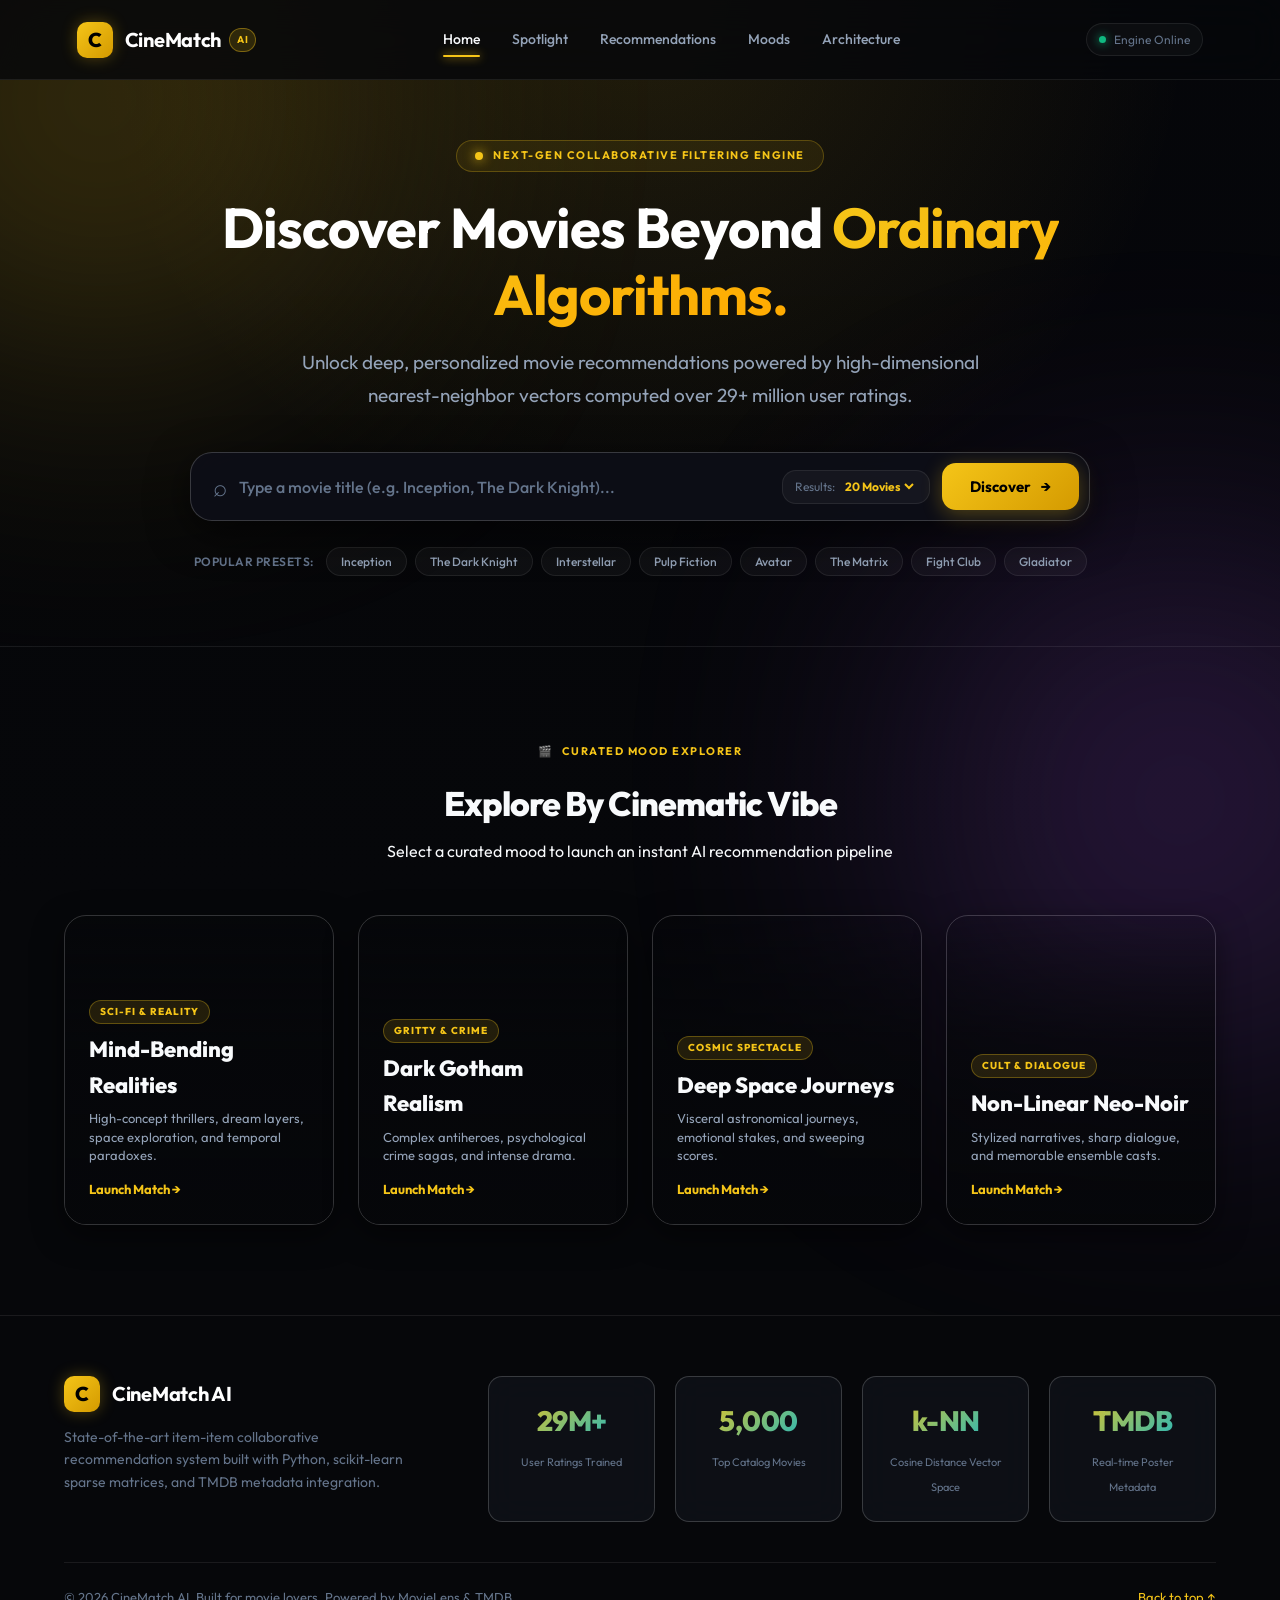
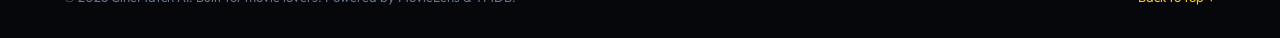
==== frontend/index.html @ 04a6e591 "Fix ReferenceError crash on card click to restore movie details popup modal (v250.0)" ====
<!DOCTYPE html>
<html lang="en">

<head>
    <meta charset="UTF-8">
    <meta name="viewport" content="width=device-width, initial-scale=1.0">
    <title>CineMatch AI — Next-Gen Movie Discovery Engine</title>

    <link rel="stylesheet" href="style.css?v=20.0">



















    <!-- Google Fonts -->
    <link rel="preconnect" href="https://fonts.googleapis.com">
    <link rel="preconnect" href="https://fonts.gstatic.com" crossorigin>
    <link href="https://fonts.googleapis.com/css2?family=Outfit:wght@300;400;500;600;700;800&family=Syne:wght@700;800&display=swap" rel="stylesheet">
</head>

<body>

    <!-- ======================================
         DYNAMIC BACKDROP & AMBIENT GLOW
    ======================================= -->
    <div id="backdrop" class="backdrop"></div>
    <div id="ambientOverlay" class="backdrop-overlay"></div>
    <div class="ambient-glow glow-top-left"></div>
    <div class="ambient-glow glow-bottom-right"></div>


    <!-- ======================================
         NAVIGATION BAR
    ======================================= -->
    <header class="navbar">
        <div class="logo" onclick="scrollToSection('home', event)">
            <div class="logo-icon">
                <span>C</span>
            </div>
            <div class="logo-text">
                <span class="brand-name">CineMatch</span>
                <span class="ai-badge">AI</span>
            </div>
        </div>

        <nav class="nav-links">
            <a href="javascript:void(0)" onclick="scrollToSection('home', event)" class="active">Home</a>
            <a href="javascript:void(0)" onclick="scrollToSection('spotlight', event)">Spotlight</a>
            <a href="javascript:void(0)" onclick="scrollToSection('recommendations', event)">Recommendations</a>
            <a href="javascript:void(0)" onclick="scrollToSection('moods', event)">Moods</a>
            <a href="javascript:void(0)" onclick="openArchitectureModal(event)">Architecture</a>
        </nav>

        <div class="nav-actions">
            <div class="status-indicator">
                <span class="status-dot"></span>
                <span class="status-text">Engine Online</span>
            </div>
        </div>
    </header>


    <!-- ======================================
         MAIN CONTENT AREA
    ======================================= -->
    <main id="home">

        <!-- HERO CONSOLE SECTION -->
        <section class="hero">
            <div class="hero-content">

                <div class="eyebrow">
                    <span class="pulse"></span>
                    <span class="eyebrow-text">NEXT-GEN COLLABORATIVE FILTERING ENGINE</span>
                </div>

                <h1 class="hero-title">
                    Discover Movies Beyond <span class="gradient-text">Ordinary Algorithms.</span>
                </h1>

                <p class="hero-description">
                    Unlock deep, personalized movie recommendations powered by high-dimensional nearest-neighbor vectors computed over 29+ million user ratings.
                </p>




                <!-- SEARCH CONSOLE -->
                <div class="search-console" id="searchContainer">
                    <div class="search-input-wrapper">
                        <span class="search-icon">⌕</span>
                        <input type="text" id="movieSearch" placeholder="Type a movie title (e.g. Inception, The Dark Knight)..." autocomplete="off" spellcheck="false">
                        <button id="clearSearchBtn" class="clear-btn hidden" onclick="clearSearch()" title="Clear text">×</button>
                    </div>

                    <div class="search-controls-right">
                        <div class="limit-selector" title="Number of recommendations">
                            <label for="limitSelect">Results:</label>
                            <select id="limitSelect" onchange="updateLimit(this.value)">
                                <option value="20" selected>20 Movies</option>
                                <option value="30">30 Movies</option>
                                <option value="40">40 Movies</option>
                            </select>
                        </div>

                        <button id="searchButton" onclick="searchMovie()">
                            <span>Discover</span>
                            <span class="arrow">→</span>
                        </button>
                    </div>
                </div>

                <div id="autoCorrectBanner" class="autocorrect-banner hidden">
                    <span class="sparkle">✨</span>
                    <span id="autoCorrectText">Auto-corrected query: showing recommendations for <strong>Interstellar</strong></span>
                </div>

                <div id="searchError" class="search-error hidden"></div>



                <!-- QUICK DISCOVERY PRESETS -->
                <div class="quick-presets">
                    <span class="presets-label">Popular Presets:</span>
                    <div class="chips-wrapper">
                        <button class="preset-chip" onclick="quickSearch('Inception')">Inception</button>
                        <button class="preset-chip" onclick="quickSearch('The Dark Knight')">The Dark Knight</button>
                        <button class="preset-chip" onclick="quickSearch('Interstellar')">Interstellar</button>
                        <button class="preset-chip" onclick="quickSearch('Pulp Fiction')">Pulp Fiction</button>
                        <button class="preset-chip" onclick="quickSearch('Avatar')">Avatar</button>
                        <button class="preset-chip" onclick="quickSearch('The Matrix')">The Matrix</button>
                        <button class="preset-chip" onclick="quickSearch('Fight Club')">Fight Club</button>
                        <button class="preset-chip" onclick="quickSearch('Gladiator')">Gladiator</button>
                    </div>
                </div>

                <!-- RECENT IN-MEMORY SEARCH TRAY -->
                <div id="recentSearchSection" class="recent-search-section hidden">
                    <span class="recent-label">Session History:</span>
                    <div id="recentChips" class="recent-chips"></div>
                    <button class="clear-history-btn" onclick="clearSessionHistory()">Clear</button>
                </div>

            </div>
        </section>


        <!-- SELECTED MOVIE SPOTLIGHT SECTION -->
        <section id="selectedMovieSection" class="spotlight-section hidden">
            <div class="section-container">
                <div class="section-badge">
                    <span class="badge-icon">✦</span>
                    <span>SEARCH TARGET SPOTLIGHT</span>
                </div>

                <div id="selectedMovie" class="spotlight-card"></div>
            </div>
        </section>




        <!-- RECOMMENDATIONS HUB SECTION -->
        <section id="recommendations" class="recommendations-section hidden">
            <div class="section-container">

                <!-- RECOMMENDATION HEADER & CONTROLS TOOLBAR -->
                <div class="recommendation-header">
                    <div class="header-titles">
                        <div class="section-badge">
                            <span class="badge-icon">⚡</span>
                            <span>AI CURATED DISCOVERY HUB</span>
                        </div>
                        <h2>Recommended For You</h2>
                        <p class="header-subtitle">Matched via vector proximity in ratings space</p>
                    </div>

                    <div class="header-right-controls">
                        <div id="recommendationCount" class="results-count-pill">0 Matches</div>
                        <div class="view-switcher">
                            <button id="gridViewBtn" class="view-btn active" onclick="switchView('grid')" title="Grid View">
                                <svg width="18" height="18" viewBox="0 0 24 24" fill="none" stroke="currentColor" stroke-width="2"><rect x="3" y="3" width="7" height="7"></rect><rect x="14" y="3" width="7" height="7"></rect><rect x="14" y="14" width="7" height="7"></rect><rect x="3" y="14" width="7" height="7"></rect></svg>
                            </button>
                            <button id="listViewBtn" class="view-btn" onclick="switchView('list')" title="List View">
                                <svg width="18" height="18" viewBox="0 0 24 24" fill="none" stroke="currentColor" stroke-width="2"><line x1="8" y1="6" x2="21" y2="6"></line><line x1="8" y1="12" x2="21" y2="12"></line><line x1="8" y1="18" x2="21" y2="18"></line><line x1="3" y1="6" x2="3.01" y2="6"></line><line x1="3" y1="12" x2="3.01" y2="12"></line><line x1="3" y1="18" x2="3.01" y2="18"></line></svg>
                            </button>
                        </div>
                    </div>
                </div>


                <!-- MOVIE CARDS CONTAINER (GRID OR LIST) -->
                <div id="movieGrid" class="movie-grid grid-mode"></div>

                <!-- NO MATCHING RESULTS ALERT -->
                <div id="noResultsAlert" class="no-results-alert hidden">
                    <div class="alert-icon">🔍</div>
                    <h3>No Movies Match Your Active Filters</h3>
                    <p>Try resetting the genre or minimum rating filter to view more recommendations.</p>
                    <button class="reset-filters-btn" onclick="resetFilters()">Reset All Filters</button>
                </div>

            </div>
        </section>


        <!-- LOADING STATE -->
        <div id="loading" class="loading-overlay hidden">
            <div class="spinner-container">
                <div class="glow-spinner"></div>
                <div class="inner-spinner"></div>
            </div>
            <p class="loading-text">Vectorizing & Searching Nearest Neighbors...</p>
            <span class="loading-subtext">Fetching metadata from TMDB</span>
        </div>


        <!-- MOOD & GENRE EXPLORER SECTION -->
        <section id="moods" class="moods-section">
            <div class="section-container">
                <div class="section-header-center">
                    <div class="section-badge">
                        <span class="badge-icon">🎬</span>
                        <span>CURATED MOOD EXPLORER</span>
                    </div>
                    <h2>Explore By Cinematic Vibe</h2>
                    <p>Select a curated mood to launch an instant AI recommendation pipeline</p>
                </div>

                <div class="mood-cards-grid">
                    <div class="mood-card" onclick="quickSearch('Inception')">
                        <div class="mood-bg sci-fi"></div>
                        <div class="mood-content">
                            <span class="mood-tag">Sci-Fi & Reality</span>
                            <h3>Mind-Bending Realities</h3>
                            <p>High-concept thrillers, dream layers, space exploration, and temporal paradoxes.</p>
                            <span class="mood-action">Launch Match →</span>
                        </div>
                    </div>

                    <div class="mood-card" onclick="quickSearch('The Dark Knight')">
                        <div class="mood-bg dark-hero"></div>
                        <div class="mood-content">
                            <span class="mood-tag">Gritty & Crime</span>
                            <h3>Dark Gotham Realism</h3>
                            <p>Complex antiheroes, psychological crime sagas, and intense drama.</p>
                            <span class="mood-action">Launch Match →</span>
                        </div>
                    </div>

                    <div class="mood-card" onclick="quickSearch('Interstellar')">
                        <div class="mood-bg cosmic"></div>
                        <div class="mood-content">
                            <span class="mood-tag">Cosmic Spectacle</span>
                            <h3>Deep Space Journeys</h3>
                            <p>Visceral astronomical journeys, emotional stakes, and sweeping scores.</p>
                            <span class="mood-action">Launch Match →</span>
                        </div>
                    </div>

                    <div class="mood-card" onclick="quickSearch('Pulp Fiction')">
                        <div class="mood-bg cult"></div>
                        <div class="mood-content">
                            <span class="mood-tag">Cult & Dialogue</span>
                            <h3>Non-Linear Neo-Noir</h3>
                            <p>Stylized narratives, sharp dialogue, and memorable ensemble casts.</p>
                            <span class="mood-action">Launch Match →</span>
                        </div>
                    </div>
                </div>
            </div>
        </section>

    </main>


    <!-- ======================================
         LIVE STATS FOOTER
    ======================================= -->
    <footer class="site-footer">
        <div class="section-container">
            <div class="footer-grid">
                <div class="footer-brand">
                    <div class="logo">
                        <div class="logo-icon"><span>C</span></div>
                        <span class="brand-name">CineMatch AI</span>
                    </div>
                    <p class="footer-desc">
                        State-of-the-art item-item collaborative recommendation system built with Python, scikit-learn sparse matrices, and TMDB metadata integration.
                    </p>
                </div>

                <div class="footer-stats-list">
                    <div class="footer-stat">
                        <span class="stat-number">29M+</span>
                        <span class="stat-label">User Ratings Trained</span>
                    </div>
                    <div class="footer-stat">
                        <span class="stat-number">5,000</span>
                        <span class="stat-label">Top Catalog Movies</span>
                    </div>
                    <div class="footer-stat">
                        <span class="stat-number">k-NN</span>
                        <span class="stat-label">Cosine Distance Vector Space</span>
                    </div>
                    <div class="footer-stat">
                        <span class="stat-number">TMDB</span>
                        <span class="stat-label">Real-time Poster Metadata</span>
                    </div>
                </div>
            </div>

            <div class="footer-bottom">
                <p>© 2026 CineMatch AI. Built for movie lovers. Powered by MovieLens & TMDB.</p>
                <a href="javascript:void(0)" onclick="scrollToSection('home', event)" class="back-to-top">Back to top ↑</a>
            </div>
        </div>
    </footer>


    <!-- ======================================
         ENDLESS DISCOVERY MOVIE MODAL
    ======================================= -->
    <div id="movieModal" class="modal hidden">
        <div class="modal-backdrop" onclick="closeModal()"></div>
        <div class="modal-content">
            <button class="modal-close" onclick="closeModal()" title="Close Modal (Esc)">×</button>
            <div id="modalMovie" class="modal-movie-body"></div>
        </div>
    </div>


    <!-- ======================================
         ARCHITECTURE OVERVIEW MODAL
    ======================================= -->
    <div id="architectureModal" class="modal hidden">
        <div class="modal-backdrop" onclick="closeArchitectureModal()"></div>
        <div class="modal-content architecture-modal-content">
            <button class="modal-close" onclick="closeArchitectureModal()">×</button>

            <div class="arch-header">
                <span class="badge-icon">⚡</span>
                <h2>CineMatch AI Architecture</h2>
                <p>How our recommendation engine computes movie vectors</p>
            </div>

            <div class="arch-body">
                <div class="arch-step">
                    <div class="step-num">01</div>
                    <div class="step-details">
                        <h4>Data Preprocessing & Chunking</h4>
                        <p>Aggregates 29+ million ratings from MovieLens using chunked pandas processing to filter down to the top 5,000 most-rated movies.</p>
                    </div>
                </div>

                <div class="arch-step">
                    <div class="step-num">02</div>
                    <div class="step-details">
                        <h4>Sparse CSR User-Movie Matrix</h4>
                        <p>Constructs a high-dimensional SciPy Compressed Sparse Row (CSR) matrix mapping user ratings into movie feature vectors.</p>
                    </div>
                </div>

                <div class="arch-step">
                    <div class="step-num">03</div>
                    <div class="step-details">
                        <h4>Item-Item Cosine Nearest Neighbors</h4>
                        <p>Trains a scikit-learn <code>NearestNeighbors(metric="cosine", algorithm="brute")</code> model to calculate exact angular similarity between movie vectors.</p>
                    </div>
                </div>

                <div class="arch-step">
                    <div class="step-num">04</div>
                    <div class="step-details">
                        <h4>FastAPI Backend & TMDB API Enrichment</h4>
                        <p>Queries vector indices on-the-fly via FastAPI, resolving movie IDs to rich posters, backdrops, ratings, and genre tags via TMDB v3 API.</p>
                    </div>
                </div>
            </div>

            <div class="arch-footer">
                <button class="primary-btn" onclick="closeArchitectureModal()">Got It!</button>
            </div>
        </div>
    </div>


    <!-- ======================================
         JAVASCRIPT ENGINE
    ======================================= -->
    <script src="script.js?v=250.0"></script>




















</body>

</html>
---- frontend/style.css ----
/* ==========================================================================
   CINEMATCH AI — ULTRA-PREMIUM DESIGN SYSTEM (DARK MODE)
   ========================================================================== */

/* --------------------------------------------------------------------------
   01. DESIGN TOKENS & CSS VARIABLES
   -------------------------------------------------------------------------- */
:root {
    /* Color Palette */
    --bg-primary: #06070a;
    --bg-surface: #0e0f17;
    --bg-surface-light: #161824;
    --bg-glass: rgba(16, 18, 27, 0.72);
    --bg-glass-hover: rgba(26, 29, 43, 0.85);

    /* Text Colors */
    --text-primary: #f8fafc;
    --text-secondary: #94a3b8;
    --text-muted: #64748b;

    /* Accents & Glows */
    --accent-gold: #f5c518;
    --accent-gold-light: #ffdb57;
    --accent-gold-glow: rgba(245, 197, 24, 0.3);
    --accent-cyan: #06b6d4;
    --accent-cyan-glow: rgba(6, 182, 212, 0.3);
    --accent-purple: #a855f7;
    --accent-purple-glow: rgba(168, 85, 247, 0.3);

    /* Borders & Dividers */
    --border-glass: rgba(255, 255, 255, 0.08);
    --border-glass-bright: rgba(255, 255, 255, 0.18);
    --border-accent: rgba(245, 197, 24, 0.4);

    /* Shadows & Effects */
    --shadow-sm: 0 4px 20px rgba(0, 0, 0, 0.4);
    --shadow-lg: 0 25px 60px rgba(0, 0, 0, 0.7);
    --shadow-glow: 0 0 35px var(--accent-gold-glow);

    /* Transitions & Radii */
    --radius-sm: 8px;
    --radius-md: 14px;
    --radius-lg: 22px;
    --radius-full: 9999px;
    --transition-fast: 0.2s cubic-bezier(0.4, 0, 0.2, 1);
    --transition-normal: 0.35s cubic-bezier(0.4, 0, 0.2, 1);
}

/* --------------------------------------------------------------------------
   02. BASE RESETS & TYPOGRAPHY
   -------------------------------------------------------------------------- */
* {
    margin: 0;
    padding: 0;
    box-sizing: border-box;
}

html {
    scroll-behavior: smooth;
    color-scheme: dark;
}

body {
    background-color: var(--bg-primary);
    color: var(--text-primary);
    font-family: 'Outfit', -apple-system, BlinkMacSystemFont, sans-serif;
    font-weight: 400;
    line-height: 1.6;
    overflow-x: hidden;
    min-height: 100vh;
}

button, input, select {
    font-family: inherit;
    font-size: inherit;
    color: inherit;
}

/* Custom Scrollbar */
::-webkit-scrollbar {
    width: 8px;
}
::-webkit-scrollbar-track {
    background: var(--bg-primary);
}
::-webkit-scrollbar-thumb {
    background: rgba(255, 255, 255, 0.15);
    border-radius: 4px;
}
::-webkit-scrollbar-thumb:hover {
    background: var(--accent-gold);
}

/* --------------------------------------------------------------------------
   03. AMBIENT LIGHTING & DYNAMIC BACKDROP
   -------------------------------------------------------------------------- */
.backdrop {
    position: fixed;
    inset: 0;
    z-index: -3;
    background-size: cover;
    background-position: center top;
    opacity: 0;
    filter: blur(10px) brightness(0.6);
    transform: scale(1.05);
    transition: opacity 1.2s ease, background-image 1.2s ease;
}

.backdrop.active {
    opacity: 0.35;
}

.backdrop-overlay {
    position: fixed;
    inset: 0;
    z-index: -2;
    pointer-events: none;
    background: 
        radial-gradient(circle at 50% 0%, rgba(245, 197, 24, 0.12), transparent 50%),
        linear-gradient(180deg, rgba(6, 7, 10, 0.85) 0%, #06070a 100%);
}

.ambient-glow {
    position: fixed;
    width: 500px;
    height: 500px;
    border-radius: 50%;
    filter: blur(140px);
    pointer-events: none;
    z-index: -1;
    opacity: 0.25;
}

.glow-top-left {
    top: -150px;
    left: -150px;
    background: var(--accent-gold);
}

.glow-bottom-right {
    bottom: -150px;
    right: -150px;
    background: var(--accent-purple);
}

/* --------------------------------------------------------------------------
   04. NAVIGATION BAR
   -------------------------------------------------------------------------- */
.navbar {
    position: fixed;
    top: 0;
    left: 0;
    right: 0;
    height: 80px;
    z-index: 100;
    display: flex;
    align-items: center;
    justify-content: space-between;
    padding: 0 6vw;
    background: rgba(6, 7, 10, 0.8);
    backdrop-filter: blur(20px);
    border-bottom: 1px solid var(--border-glass);
}

.logo {
    display: flex;
    align-items: center;
    gap: 12px;
    cursor: pointer;
}

.logo-icon {
    width: 36px;
    height: 36px;
    border-radius: 10px;
    background: linear-gradient(135deg, var(--accent-gold), #d49a00);
    display: grid;
    place-items: center;
    color: #000;
    font-family: 'Outfit', sans-serif;
    font-weight: 800;
    font-size: 20px;
    box-shadow: 0 0 16px var(--accent-gold-glow);
}

.logo-text {
    display: flex;
    align-items: center;
    gap: 8px;
}

.brand-name {
    font-family: 'Outfit', sans-serif;
    font-weight: 700;
    font-size: 20px;
    letter-spacing: -0.3px;
    color: #ffffff;
}

.ai-badge {
    font-size: 10px;
    font-weight: 700;
    padding: 3px 7px;
    border-radius: var(--radius-full);
    background: rgba(245, 197, 24, 0.15);
    color: var(--accent-gold);
    border: 1px solid rgba(245, 197, 24, 0.4);
    letter-spacing: 0.5px;
}

.nav-links {
    display: flex;
    align-items: center;
    gap: 32px;
}

.nav-links a {
    color: var(--text-secondary);
    text-decoration: none;
    font-weight: 500;
    font-size: 14px;
    transition: var(--transition-fast);
    position: relative;
}

.nav-links a:hover,
.nav-links a.active {
    color: var(--text-primary);
}

.nav-back-link {
    background: rgba(168, 85, 247, 0.15);
    border: 1px solid rgba(168, 85, 247, 0.4);
    color: #a855f7 !important;
    padding: 6px 14px;
    border-radius: 9999px;
    font-weight: 600 !important;
    transition: all 0.2s ease !important;
}

.nav-back-link:hover {
    background: rgba(168, 85, 247, 0.3);
    color: #fff !important;
    box-shadow: 0 0 15px rgba(168, 85, 247, 0.4);
    transform: translateY(-1px);
}

.nav-links a.active::after {
    content: '';
    position: absolute;
    bottom: -6px;
    left: 0;
    right: 0;
    height: 2px;
    background: var(--accent-gold);
    border-radius: var(--radius-full);
    box-shadow: 0 0 10px var(--accent-gold);
}

.nav-actions {
    display: flex;
    align-items: center;
    gap: 18px;
}

.status-indicator {
    display: flex;
    align-items: center;
    gap: 8px;
    font-size: 12px;
    color: var(--text-muted);
    padding: 6px 12px;
    background: rgba(255, 255, 255, 0.03);
    border: 1px solid var(--border-glass);
    border-radius: var(--radius-full);
}

.status-dot {
    width: 7px;
    height: 7px;
    border-radius: 50%;
    background: #10b981;
    box-shadow: 0 0 10px #10b981;
}

.nav-search-box {
    display: flex;
    align-items: center;
    gap: 8px;
    padding: 7px 14px;
    background: var(--bg-surface-light);
    border: 1px solid var(--border-glass-bright);
    border-radius: var(--radius-md);
    transition: var(--transition-fast);
    width: 220px;
}

.nav-search-box:focus-within {
    border-color: var(--accent-gold);
    box-shadow: 0 0 20px var(--accent-gold-glow);
    width: 280px;
}

.nav-search-box input {
    background: transparent;
    border: none;
    outline: none;
    color: var(--text-primary);
    font-size: 13px;
    width: 100%;
}

.nav-search-box input::placeholder {
    color: var(--text-muted);
}

.shortcut-key {
    font-size: 11px;
    font-weight: 700;
    padding: 2px 6px;
    background: rgba(255, 255, 255, 0.1);
    border-radius: 4px;
    color: var(--text-secondary);
}

/* --------------------------------------------------------------------------
   05. HERO SECTION & CONSOLE
   -------------------------------------------------------------------------- */
.hero {
    min-height: auto;
    display: flex;
    align-items: center;
    justify-content: center;
    padding: 140px 6vw 70px;
    position: relative;
}

.hero-content {
    max-width: 900px;
    width: 100%;
    text-align: center;
    margin: 0 auto;
}

.eyebrow {
    display: inline-flex;
    align-items: center;
    gap: 10px;
    padding: 6px 18px;
    background: rgba(245, 197, 24, 0.08);
    border: 1px solid rgba(245, 197, 24, 0.25);
    border-radius: var(--radius-full);
    margin-bottom: 22px;
}

.pulse {
    width: 8px;
    height: 8px;
    border-radius: 50%;
    background: var(--accent-gold);
    box-shadow: 0 0 12px var(--accent-gold);
    animation: pulseGlow 2s infinite;
}

@keyframes pulseGlow {
    0%, 100% { transform: scale(1); opacity: 1; }
    50% { transform: scale(1.3); opacity: 0.6; }
}

.eyebrow-text {
    color: var(--accent-gold);
    font-size: 11px;
    font-weight: 700;
    letter-spacing: 1.5px;
}

.hero-title {
    font-family: 'Outfit', -apple-system, BlinkMacSystemFont, 'Segoe UI', Roboto, sans-serif;
    font-weight: 700;
    font-size: clamp(34px, 4.8vw, 56px);
    line-height: 1.2;
    letter-spacing: -1px;
    margin-bottom: 18px;
    color: #ffffff;
}

.gradient-text {
    background: linear-gradient(135deg, #f5c518 0%, #ffaa00 100%);
    -webkit-background-clip: text;
    -webkit-text-fill-color: transparent;
}

.hero-description {
    font-size: clamp(16px, 2vw, 19px);
    color: var(--text-secondary);
    max-width: 720px;
    margin: 0 auto 40px;
    line-height: 1.75;
}




/* Glass Search Console (Sticky Navigation) */
.search-console {
    position: sticky;
    top: 85px;
    z-index: 99;
    background: rgba(14, 15, 23, 0.92);
    backdrop-filter: blur(28px);
    border: 1px solid var(--border-glass-bright);
    border-radius: var(--radius-lg);
    padding: 10px 10px 10px 22px;
    display: flex;
    align-items: center;
    gap: 14px;
    box-shadow: 0 12px 40px rgba(0, 0, 0, 0.6);
    transition: var(--transition-normal);
}


.search-console:focus-within {
    border-color: var(--accent-gold);
    box-shadow: 0 0 40px var(--accent-gold-glow), var(--shadow-lg);
}

.search-input-wrapper {
    display: flex;
    align-items: center;
    gap: 12px;
    flex: 1;
    min-width: 0;
}

.search-icon {
    font-size: 24px;
    color: var(--text-muted);
}

.search-input-wrapper input {
    width: 100%;
    background: transparent;
    border: none;
    outline: none;
    font-size: 16px;
    font-weight: 500;
    color: var(--text-primary);
}

.search-input-wrapper input::placeholder {
    color: var(--text-muted);
}

.clear-btn {
    background: rgba(255, 255, 255, 0.1);
    border: none;
    border-radius: 50%;
    width: 24px;
    height: 24px;
    cursor: pointer;
    font-size: 16px;
    color: var(--text-secondary);
    display: grid;
    place-items: center;
}

.search-controls-right {
    display: flex;
    align-items: center;
    gap: 12px;
}

.limit-selector {
    display: flex;
    align-items: center;
    gap: 6px;
    font-size: 12px;
    color: var(--text-muted);
    background: rgba(255, 255, 255, 0.04);
    padding: 6px 12px;
    border-radius: var(--radius-md);
    border: 1px solid var(--border-glass);
}

.limit-selector select {
    background: transparent;
    border: none;
    outline: none;
    color: var(--accent-gold);
    font-weight: 700;
    cursor: pointer;
}

.limit-selector select option {
    background: var(--bg-surface);
    color: var(--text-primary);
}

#searchButton {
    background: linear-gradient(135deg, var(--accent-gold), #d49a00);
    color: #000;
    border: none;
    padding: 14px 28px;
    border-radius: var(--radius-md);
    font-weight: 700;
    font-size: 15px;
    cursor: pointer;
    display: flex;
    align-items: center;
    gap: 10px;
    transition: var(--transition-fast);
    box-shadow: 0 4px 20px var(--accent-gold-glow);
}

#searchButton:hover {
    transform: translateY(-2px);
    box-shadow: 0 8px 30px var(--accent-gold-glow);
}

.autocorrect-banner {
    margin-top: 16px;
    padding: 10px 20px;
    background: rgba(245, 197, 24, 0.1);
    border: 1px solid rgba(245, 197, 24, 0.35);
    border-radius: var(--radius-full);
    color: var(--accent-gold);
    font-size: 13px;
    font-weight: 500;
    display: inline-flex;
    align-items: center;
    gap: 8px;
    box-shadow: 0 4px 20px rgba(245, 197, 24, 0.15);
    animation: fadeIn 0.3s ease;
}

.search-error {
    margin-top: 20px;
    width: 100%;
}

.mistake-card {
    background: rgba(14, 15, 23, 0.75);
    backdrop-filter: blur(20px);
    border: 1px solid rgba(245, 197, 24, 0.25);
    border-radius: var(--radius-lg);
    padding: 24px 30px;
    display: flex;
    align-items: center;
    gap: 20px;
    text-align: left;
    box-shadow: 0 12px 40px rgba(0, 0, 0, 0.4);
    animation: fadeIn 0.3s ease;
}

.mistake-icon {
    font-size: 38px;
    line-height: 1;
    background: rgba(245, 197, 24, 0.12);
    padding: 14px;
    border-radius: 50%;
    border: 1px solid rgba(245, 197, 24, 0.3);
    flex-shrink: 0;
}

.mistake-content h3 {
    font-family: 'Syne', sans-serif;
    font-size: 18px;
    color: var(--text-primary);
    margin-bottom: 6px;
}

.mistake-content p {
    font-size: 13px;
    color: var(--text-secondary);
    line-height: 1.5;
    margin-bottom: 14px;
}

.mistake-suggestions {
    display: flex;
    gap: 8px;
    flex-wrap: wrap;
}


/* Quick Discovery Presets */
.quick-presets {
    margin-top: 26px;
    display: flex;
    align-items: center;
    justify-content: center;
    gap: 12px;
    flex-wrap: wrap;
}

.presets-label {
    font-size: 12px;
    font-weight: 600;
    color: var(--text-muted);
    text-transform: uppercase;
    letter-spacing: 0.5px;
}

.chips-wrapper {
    display: flex;
    gap: 8px;
    flex-wrap: wrap;
    justify-content: center;
}

.preset-chip {
    background: rgba(255, 255, 255, 0.04);
    border: 1px solid var(--border-glass);
    padding: 6px 14px;
    border-radius: var(--radius-full);
    font-size: 12px;
    font-weight: 500;
    color: var(--text-secondary);
    cursor: pointer;
    transition: var(--transition-fast);
}

.preset-chip:hover {
    background: rgba(245, 197, 24, 0.12);
    border-color: rgba(245, 197, 24, 0.4);
    color: var(--accent-gold);
    transform: translateY(-1px);
}

/* Recent Session History Tray */
.recent-search-section {
    margin-top: 18px;
    display: flex;
    align-items: center;
    justify-content: center;
    gap: 10px;
}

.recent-label {
    font-size: 11px;
    color: var(--text-muted);
}

.recent-chips {
    display: flex;
    gap: 6px;
}

.recent-chip {
    font-size: 11px;
    padding: 4px 10px;
    background: rgba(6, 182, 212, 0.1);
    border: 1px solid rgba(6, 182, 212, 0.3);
    color: var(--accent-cyan);
    border-radius: var(--radius-full);
    cursor: pointer;
}

.clear-history-btn {
    background: transparent;
    border: none;
    color: var(--text-muted);
    font-size: 11px;
    cursor: pointer;
    text-decoration: underline;
}

/* --------------------------------------------------------------------------
   06. SPOTLIGHT SECTION (SEARCH TARGET)
   -------------------------------------------------------------------------- */
.section-container {
    max-width: 1400px;
    width: 90vw;
    margin: 0 auto;
}

.spotlight-section {
    padding: 40px 0 80px;
}

.section-badge {
    display: inline-flex;
    align-items: center;
    gap: 8px;
    color: var(--accent-gold);
    font-size: 11px;
    font-weight: 700;
    letter-spacing: 1.5px;
    margin-bottom: 16px;
}

.spotlight-card {
    background: var(--bg-glass);
    backdrop-filter: blur(24px);
    border: 1px solid var(--border-glass-bright);
    border-radius: var(--radius-lg);
    padding: 36px;
    display: grid;
    grid-template-columns: 260px 1fr;
    gap: 40px;
    box-shadow: var(--shadow-lg);
}

.spotlight-poster-wrapper {
    position: relative;
    border-radius: var(--radius-md);
    overflow: hidden;
    box-shadow: 0 15px 40px rgba(0, 0, 0, 0.6);
}

.spotlight-poster {
    width: 100%;
    aspect-ratio: 2 / 3;
    object-fit: cover;
    display: block;
}

.spotlight-details {
    display: flex;
    flex-direction: column;
    justify-content: center;
}

.spotlight-details h2 {
    font-family: 'Syne', sans-serif;
    font-size: clamp(28px, 3.5vw, 44px);
    line-height: 1.1;
    margin-bottom: 16px;
}

.movie-meta-bar {
    display: flex;
    align-items: center;
    gap: 14px;
    flex-wrap: wrap;
    margin-bottom: 20px;
}

.rating-badge {
    background: rgba(245, 197, 24, 0.15);
    border: 1px solid rgba(245, 197, 24, 0.4);
    color: var(--accent-gold);
    font-weight: 700;
    font-size: 13px;
    padding: 4px 10px;
    border-radius: var(--radius-md);
}

.year-badge, .tmdb-badge {
    color: var(--text-secondary);
    font-size: 13px;
    font-weight: 500;
}

.genre-tags-list {
    display: flex;
    gap: 8px;
    flex-wrap: wrap;
}

.genre-pill {
    padding: 4px 12px;
    background: rgba(255, 255, 255, 0.05);
    border: 1px solid var(--border-glass);
    border-radius: var(--radius-full);
    font-size: 12px;
    color: var(--text-secondary);
}

.synopsis {
    color: var(--text-secondary);
    font-size: 15px;
    line-height: 1.8;
    margin-bottom: 28px;
    max-width: 800px;
}

.spotlight-actions {
    display: flex;
    gap: 14px;
}

.primary-action-btn {
    background: linear-gradient(135deg, var(--accent-gold), #d49a00);
    color: #000;
    font-weight: 700;
    border: none;
    padding: 12px 24px;
    border-radius: var(--radius-md);
    cursor: pointer;
    transition: var(--transition-fast);
}

.secondary-action-btn {
    background: rgba(255, 255, 255, 0.06);
    border: 1px solid var(--border-glass);
    color: var(--text-primary);
    font-weight: 600;
    padding: 12px 24px;
    border-radius: var(--radius-md);
    cursor: pointer;
    text-decoration: none;
    transition: var(--transition-fast);
}

.secondary-action-btn:hover {
    background: rgba(255, 255, 255, 0.12);
}



/* --------------------------------------------------------------------------
   07. RECOMMENDATION HUB & TOOLBAR
   -------------------------------------------------------------------------- */
.recommendations-section {
    padding: 40px 0 100px;
}

.recommendation-header {
    display: flex;
    justify-content: space-between;
    align-items: flex-end;
    margin-bottom: 24px;
}

.header-titles h2 {
    font-family: 'Syne', sans-serif;
    font-size: 34px;
}

.header-subtitle {
    color: var(--text-muted);
    font-size: 14px;
    margin-top: 4px;
}

.header-right-controls {
    display: flex;
    align-items: center;
    gap: 12px;
}

.results-count-pill {
    padding: 6px 16px;
    background: var(--bg-surface-light);
    border: 1px solid var(--border-glass);
    border-radius: var(--radius-full);
    font-size: 13px;
    font-weight: 600;
    color: var(--accent-gold);
}

/* View Switcher Toggle */
.view-switcher {
    display: flex;
    align-items: center;
    background: var(--bg-surface-light);
    border: 1px solid var(--border-glass);
    border-radius: var(--radius-full);
    padding: 3px;
}

.view-btn {
    background: transparent;
    border: none;
    padding: 6px 12px;
    border-radius: var(--radius-full);
    color: var(--text-muted);
    cursor: pointer;
    display: flex;
    align-items: center;
    justify-content: center;
    transition: var(--transition-fast);
}

.view-btn.active, .view-btn:hover {
    background: var(--accent-gold);
    color: #000;
}
    transition: var(--transition-fast);
}

.view-btn.active {
    background: var(--bg-glass-hover);
    color: var(--accent-gold);
}

/* --------------------------------------------------------------------------
   08. MOVIE CARDS (GRID VS LIST VIEW)
   -------------------------------------------------------------------------- */
/* Grid Mode */
.movie-grid.grid-mode {
    display: grid;
    grid-template-columns: repeat(auto-fill, minmax(230px, 1fr));
    gap: 24px;
}

.movie-card {
    background: var(--bg-surface);
    border: 1px solid var(--border-glass);
    border-radius: var(--radius-md);
    overflow: hidden;
    position: relative;
    cursor: pointer;
    transition: transform 0.35s ease, box-shadow 0.35s ease, border-color 0.35s ease;
}

.movie-card:hover {
    transform: translateY(-8px);
    border-color: rgba(245, 197, 24, 0.4);
    box-shadow: 0 20px 40px rgba(0, 0, 0, 0.6), 0 0 20px var(--accent-gold-glow);
}

.card-poster-wrapper {
    position: relative;
    width: 100%;
    aspect-ratio: 2 / 3;
    overflow: hidden;
}

.card-poster {
    width: 100%;
    height: 100%;
    object-fit: cover;
    transition: transform 0.5s ease;
}

.movie-card:hover .card-poster {
    transform: scale(1.06);
}

.card-gradient-overlay {
    position: absolute;
    inset: 0;
    background: linear-gradient(180deg, transparent 40%, rgba(6, 7, 10, 0.95) 100%);
}

.match-pill {
    position: absolute;
    top: 12px;
    right: 12px;
    z-index: 5;
    padding: 5px 10px;
    border-radius: var(--radius-sm);
    font-size: 11px;
    font-weight: 800;
    backdrop-filter: blur(12px);
    box-shadow: 0 4px 15px rgba(0, 0, 0, 0.5);
}

.match-high {
    background: rgba(245, 197, 24, 0.85);
    color: #000;
}

.match-mid {
    background: rgba(168, 85, 247, 0.85);
    color: #fff;
}

.card-info {
    position: absolute;
    bottom: 0;
    left: 0;
    right: 0;
    padding: 18px;
    z-index: 5;
}

.card-info h3 {
    font-size: 16px;
    font-weight: 700;
    line-height: 1.3;
    margin-bottom: 6px;
    white-space: nowrap;
    overflow: hidden;
    text-overflow: ellipsis;
}

.card-meta {
    display: flex;
    align-items: center;
    gap: 10px;
    font-size: 12px;
    color: var(--text-secondary);
}

.star-rating {
    color: var(--accent-gold);
    font-weight: 700;
}

/* List Mode */
.movie-grid.list-mode {
    display: flex;
    flex-direction: column;
    gap: 16px;
}

.movie-grid.list-mode .movie-card {
    display: grid;
    grid-template-columns: 140px 1fr;
    height: 200px;
}

.movie-grid.list-mode .card-poster-wrapper {
    aspect-ratio: auto;
    height: 100%;
}

.movie-grid.list-mode .card-gradient-overlay {
    display: none;
}

.movie-grid.list-mode .card-info {
    position: static;
    padding: 20px 24px;
    display: flex;
    flex-direction: column;
    justify-content: center;
}

.movie-grid.list-mode .card-info h3 {
    font-size: 20px;
    white-space: normal;
    margin-bottom: 8px;
}

.list-overview {
    font-size: 13px;
    color: var(--text-secondary);
    line-clamp: 2;
    -webkit-line-clamp: 2;
    display: -webkit-box;
    -webkit-box-orient: vertical;
    overflow: hidden;
    margin-top: 10px;
}

/* Alert No Results */
.no-results-alert {
    text-align: center;
    padding: 60px 20px;
    background: var(--bg-surface);
    border: 1px solid var(--border-glass);
    border-radius: var(--radius-lg);
}

.alert-icon {
    font-size: 40px;
    margin-bottom: 12px;
}

.reset-filters-btn {
    margin-top: 16px;
    background: var(--accent-gold);
    color: #000;
    font-weight: 700;
    border: none;
    padding: 10px 20px;
    border-radius: var(--radius-md);
    cursor: pointer;
}

/* --------------------------------------------------------------------------
   09. LOADING & OVERLAY STATES
   -------------------------------------------------------------------------- */
.loading-overlay {
    position: fixed;
    inset: 0;
    z-index: 200;
    background: rgba(6, 7, 10, 0.85);
    backdrop-filter: blur(16px);
    display: flex;
    flex-direction: column;
    align-items: center;
    justify-content: center;
    gap: 16px;
}

.spinner-container {
    position: relative;
    width: 60px;
    height: 60px;
}

.glow-spinner {
    width: 100%;
    height: 100%;
    border: 3px solid transparent;
    border-top-color: var(--accent-gold);
    border-radius: 50%;
    animation: spin 0.9s linear infinite;
    box-shadow: 0 0 20px var(--accent-gold-glow);
}

.inner-spinner {
    position: absolute;
    inset: 8px;
    border: 3px solid transparent;
    border-top-color: var(--accent-purple);
    border-radius: 50%;
    animation: spin 0.6s linear reverse infinite;
}

@keyframes spin {
    to { transform: rotate(360deg); }
}

.loading-text {
    font-size: 18px;
    font-weight: 700;
    color: var(--text-primary);
}

.loading-subtext {
    font-size: 13px;
    color: var(--text-muted);
}

/* --------------------------------------------------------------------------
   10. MOOD EXPLORER SECTION
   -------------------------------------------------------------------------- */
.moods-section {
    padding: 90px 0;
    border-top: 1px solid var(--border-glass);
}

.section-header-center {
    text-align: center;
    max-width: 600px;
    margin: 0 auto 50px;
}

.section-header-center h2 {
    font-family: 'Outfit', sans-serif;
    font-size: 34px;
    font-weight: 800;
    letter-spacing: -1px;
    margin-bottom: 8px;
}

.mood-cards-grid {
    display: grid;
    grid-template-columns: repeat(auto-fit, minmax(260px, 1fr));
    gap: 24px;
}

.mood-card {
    position: relative;
    height: 310px;
    border-radius: var(--radius-lg);
    overflow: hidden;
    border: 1px solid var(--border-glass-bright);
    cursor: pointer;
    box-shadow: 0 10px 30px rgba(0, 0, 0, 0.5);
    transition: transform 0.35s cubic-bezier(0.16, 1, 0.3, 1), border-color 0.35s ease, box-shadow 0.35s ease;
}

.mood-card:hover {
    transform: translateY(-8px) scale(1.02);
    border-color: rgba(245, 197, 24, 0.5);
    box-shadow: 0 20px 40px rgba(0, 0, 0, 0.7), 0 0 30px rgba(245, 197, 24, 0.25);
}

.mood-bg {
    position: absolute;
    inset: 0;
    background-size: cover;
    background-position: center;
    opacity: 0.6;
    transition: transform 0.5s cubic-bezier(0.16, 1, 0.3, 1), opacity 0.5s ease;
}

.mood-card:hover .mood-bg {
    transform: scale(1.1);
    opacity: 0.85;
}

.sci-fi { background-image: url('https://image.tmdb.org/t/p/w780/edv5CZvWj09upOsy2Y6IwDhK8bt.jpg'); }
.dark-hero { background-image: url('https://image.tmdb.org/t/p/w780/qJ2tW6WMUDux911r6m7haRef0WH.jpg'); }
.cosmic { background-image: url('https://image.tmdb.org/t/p/w780/gEU2QniE6E77NI6lCU6MxlNBvIx.jpg'); }
.cult { background-image: url('https://image.tmdb.org/t/p/w780/d5iIlFn5s0ImszYzBPb8JPIfbXD.jpg'); }

.mood-content {
    position: absolute;
    inset: 0;
    padding: 24px;
    display: flex;
    flex-direction: column;
    justify-content: flex-end;
    background: linear-gradient(180deg, rgba(6,7,10,0.1) 0%, rgba(6,7,10,0.7) 40%, rgba(6,7,10,0.95) 100%);
}

.mood-tag {
    font-size: 10px;
    font-weight: 800;
    color: var(--accent-gold);
    text-transform: uppercase;
    letter-spacing: 1px;
    margin-bottom: 8px;
    display: inline-block;
    padding: 3px 10px;
    background: rgba(245, 197, 24, 0.12);
    border: 1px solid rgba(245, 197, 24, 0.3);
    border-radius: 9999px;
    align-self: flex-start;
}

.mood-content h3 {
    font-family: 'Outfit', sans-serif;
    font-size: 22px;
    font-weight: 800;
    margin-bottom: 6px;
}

.mood-content p {
    font-size: 13px;
    color: var(--text-secondary);
    margin-bottom: 14px;
    line-height: 1.45;
}

.mood-action {
    font-size: 13px;
    font-weight: 700;
    color: var(--accent-gold);
    display: inline-flex;
    align-items: center;
    gap: 4px;
    transition: transform 0.2s ease;
}

.mood-card:hover .mood-action {
    transform: translateX(4px);
    color: #ffffff;
}

/* --------------------------------------------------------------------------
   11. ENDLESS DISCOVERY MODAL & ARCHITECTURE MODAL
   -------------------------------------------------------------------------- */
.modal {
    position: fixed;
    inset: 0;
    z-index: 1000;
    display: grid;
    place-items: center;
    padding: 24px;
}

.modal-backdrop {
    position: absolute;
    inset: 0;
    background: rgba(0, 0, 0, 0.85);
    backdrop-filter: blur(16px);
}

.modal-content {
    position: relative;
    z-index: 2;
    width: min(920px, 95vw);
    max-height: 90vh;
    overflow-y: auto;
    background: var(--bg-surface);
    border: 1px solid var(--border-glass-bright);
    border-radius: var(--radius-lg);
    box-shadow: var(--shadow-lg);
}

.modal-close {
    position: absolute;
    top: 20px;
    right: 20px;
    z-index: 10;
    width: 38px;
    height: 38px;
    border-radius: 50%;
    background: rgba(0, 0, 0, 0.6);
    border: 1px solid var(--border-glass);
    color: #fff;
    font-size: 22px;
    cursor: pointer;
    display: grid;
    place-items: center;
}

.modal-movie-body {
    display: grid;
    grid-template-columns: 280px 1fr;
    gap: 36px;
    padding: 40px;
}

.modal-poster {
    width: 100%;
    border-radius: var(--radius-md);
    box-shadow: var(--shadow-lg);
}

.modal-info h2 {
    font-family: 'Syne', sans-serif;
    font-size: 34px;
    margin-bottom: 12px;
}

.modal-info p {
    color: var(--text-secondary);
    font-size: 15px;
    line-height: 1.8;
    margin: 20px 0 28px;
}

.chain-discover-btn {
    background: linear-gradient(135deg, var(--accent-gold), #d49a00);
    color: #000;
    font-weight: 700;
    border: none;
    padding: 14px 28px;
    border-radius: var(--radius-md);
    cursor: pointer;
    font-size: 15px;
    box-shadow: 0 4px 25px var(--accent-gold-glow);
}

/* Architecture Modal Specifics */
.architecture-modal-content {
    padding: 40px;
}

.arch-header {
    text-align: center;
    margin-bottom: 30px;
}

.arch-header h2 {
    font-family: 'Syne', sans-serif;
    font-size: 30px;
}

.arch-body {
    display: flex;
    flex-direction: column;
    gap: 20px;
}

.arch-step {
    display: flex;
    gap: 20px;
    padding: 18px;
    background: var(--bg-surface-light);
    border: 1px solid var(--border-glass);
    border-radius: var(--radius-md);
}

.step-num {
    font-size: 24px;
    font-weight: 800;
    color: var(--accent-gold);
    font-family: 'Syne', sans-serif;
}

.step-details h4 {
    font-size: 16px;
    margin-bottom: 4px;
}

.step-details p {
    font-size: 13px;
    color: var(--text-secondary);
}

.arch-footer {
    margin-top: 30px;
    text-align: center;
}

/* --------------------------------------------------------------------------
   12. SITE FOOTER
   -------------------------------------------------------------------------- */
.site-footer {
    border-top: 1px solid var(--border-glass);
    padding: 60px 0 30px;
    background: var(--bg-primary);
}

.footer-grid {
    display: grid;
    grid-template-columns: 1fr 2fr;
    gap: 60px;
    margin-bottom: 40px;
}

.footer-desc {
    color: var(--text-muted);
    font-size: 14px;
    margin-top: 14px;
    max-width: 360px;
}

.footer-stats-list {
    display: grid;
    grid-template-columns: repeat(4, 1fr);
    gap: 20px;
}

.footer-stat {
    padding: 22px 18px;
    background: rgba(18, 20, 29, 0.65);
    backdrop-filter: blur(16px);
    -webkit-backdrop-filter: blur(16px);
    border: 1px solid var(--border-glass-bright);
    border-radius: var(--radius-md);
    text-align: center;
    transition: all 0.3s ease;
}

.footer-stat:hover {
    border-color: rgba(245, 197, 24, 0.4);
    transform: translateY(-4px);
    box-shadow: 0 10px 30px rgba(0, 0, 0, 0.5), 0 0 20px rgba(245, 197, 24, 0.15);
}

.stat-number {
    display: block;
    font-family: 'Outfit', -apple-system, BlinkMacSystemFont, sans-serif;
    font-size: 28px;
    font-weight: 800;
    background: linear-gradient(135deg, #f5c518 0%, #06b6d4 100%);
    -webkit-background-clip: text;
    -webkit-text-fill-color: transparent;
    letter-spacing: -0.5px;
    margin-bottom: 4px;
}

.stat-label {
    font-size: 11px;
    color: var(--text-muted);
}

.footer-bottom {
    display: flex;
    justify-content: space-between;
    align-items: center;
    border-top: 1px solid var(--border-glass);
    padding-top: 24px;
    font-size: 13px;
    color: var(--text-muted);
}

.back-to-top {
    color: var(--accent-gold);
    text-decoration: none;
}

/* 40-Movie Category Discovery Tabs & Pills */
.category-tabs-bar {
    display: flex;
    flex-wrap: wrap;
    gap: 10px;
    margin-bottom: 24px;
    padding: 10px;
    background: rgba(18, 24, 38, 0.75);
    border: 1px solid rgba(245, 197, 24, 0.25);
    border-radius: 16px;
    backdrop-filter: blur(16px);
    justify-content: center;
    box-shadow: 0 8px 32px rgba(0, 0, 0, 0.3);
}

.category-tab {
    background: rgba(255, 255, 255, 0.05);
    border: 1px solid rgba(255, 255, 255, 0.12);
    color: var(--text-muted, #94a3b8);
    padding: 10px 18px;
    border-radius: 12px;
    font-size: 0.9rem;
    font-weight: 600;
    cursor: pointer;
    transition: all 0.3s cubic-bezier(0.4, 0, 0.2, 1);
    display: flex;
    align-items: center;
    gap: 8px;
}

.category-tab:hover {
    background: rgba(245, 197, 24, 0.18);
    border-color: rgba(245, 197, 24, 0.5);
    color: #ffffff;
    transform: translateY(-2px);
}

.category-tab.active {
    background: linear-gradient(135deg, rgba(245, 197, 24, 0.3) 0%, rgba(6, 182, 212, 0.3) 100%);
    border-color: var(--accent-gold, #f5c518);
    color: #ffffff;
    box-shadow: 0 4px 20px rgba(245, 197, 24, 0.3);
}

.category-pill {
    position: absolute;
    top: 12px;
    left: 12px;
    background: rgba(15, 23, 42, 0.88);
    border: 1px solid rgba(245, 197, 24, 0.35);
    color: var(--accent-gold, #f5c518);
    font-size: 11px;
    font-weight: 700;
    padding: 4px 10px;
    border-radius: 20px;
    backdrop-filter: blur(8px);
    z-index: 5;
    box-shadow: 0 4px 12px rgba(0, 0, 0, 0.4);
}

.search-filter-group input {
    background: rgba(15, 23, 42, 0.8);
    border: 1px solid rgba(255, 255, 255, 0.15);
    color: #ffffff;
    padding: 8px 14px;
    border-radius: var(--radius-md, 10px);
    font-size: 0.88rem;
    outline: none;
    transition: all 0.3s ease;
    width: 140px;
}

.search-filter-group input:focus {
    border-color: var(--accent-gold, #f5c518);
    box-shadow: 0 0 12px rgba(245, 197, 24, 0.25);
}

.toolbar-reset-btn {
    background: rgba(239, 68, 68, 0.12);
    border: 1px solid rgba(239, 68, 68, 0.35);
    color: #f87171;
    padding: 8px 14px;
    border-radius: var(--radius-md, 10px);
    font-size: 0.88rem;
    font-weight: 600;
    cursor: pointer;
    transition: all 0.25s ease;
}

.toolbar-reset-btn:hover {
    background: rgba(239, 68, 68, 0.25);
    border-color: #f87171;
    color: #ffffff;
    transform: translateY(-1px);
}

/* --------------------------------------------------------------------------
   13. UTILITIES & RESPONSIVE BREAKPOINTS
   -------------------------------------------------------------------------- */
.hidden {
    display: none !important;
}

@media (max-width: 1024px) {
    .spotlight-card {
        grid-template-columns: 200px 1fr;
    }
    .footer-grid {
        grid-template-columns: 1fr;
    }
    .footer-stats-list {
        grid-template-columns: repeat(2, 1fr);
    }
}

@media (max-width: 768px) {
    .nav-links {
        display: none;
    }
    .hero {
        padding-top: 120px;
    }
    .search-console {
        flex-direction: column;
        align-items: stretch;
        padding: 14px;
    }
    .search-controls-right {
        justify-content: space-between;
    }
    .spotlight-card {
        grid-template-columns: 1fr;
    }
    .modal-movie-body {
        grid-template-columns: 1fr;
    }
    .controls-toolbar {
        flex-direction: column;
        align-items: stretch;
    }
}
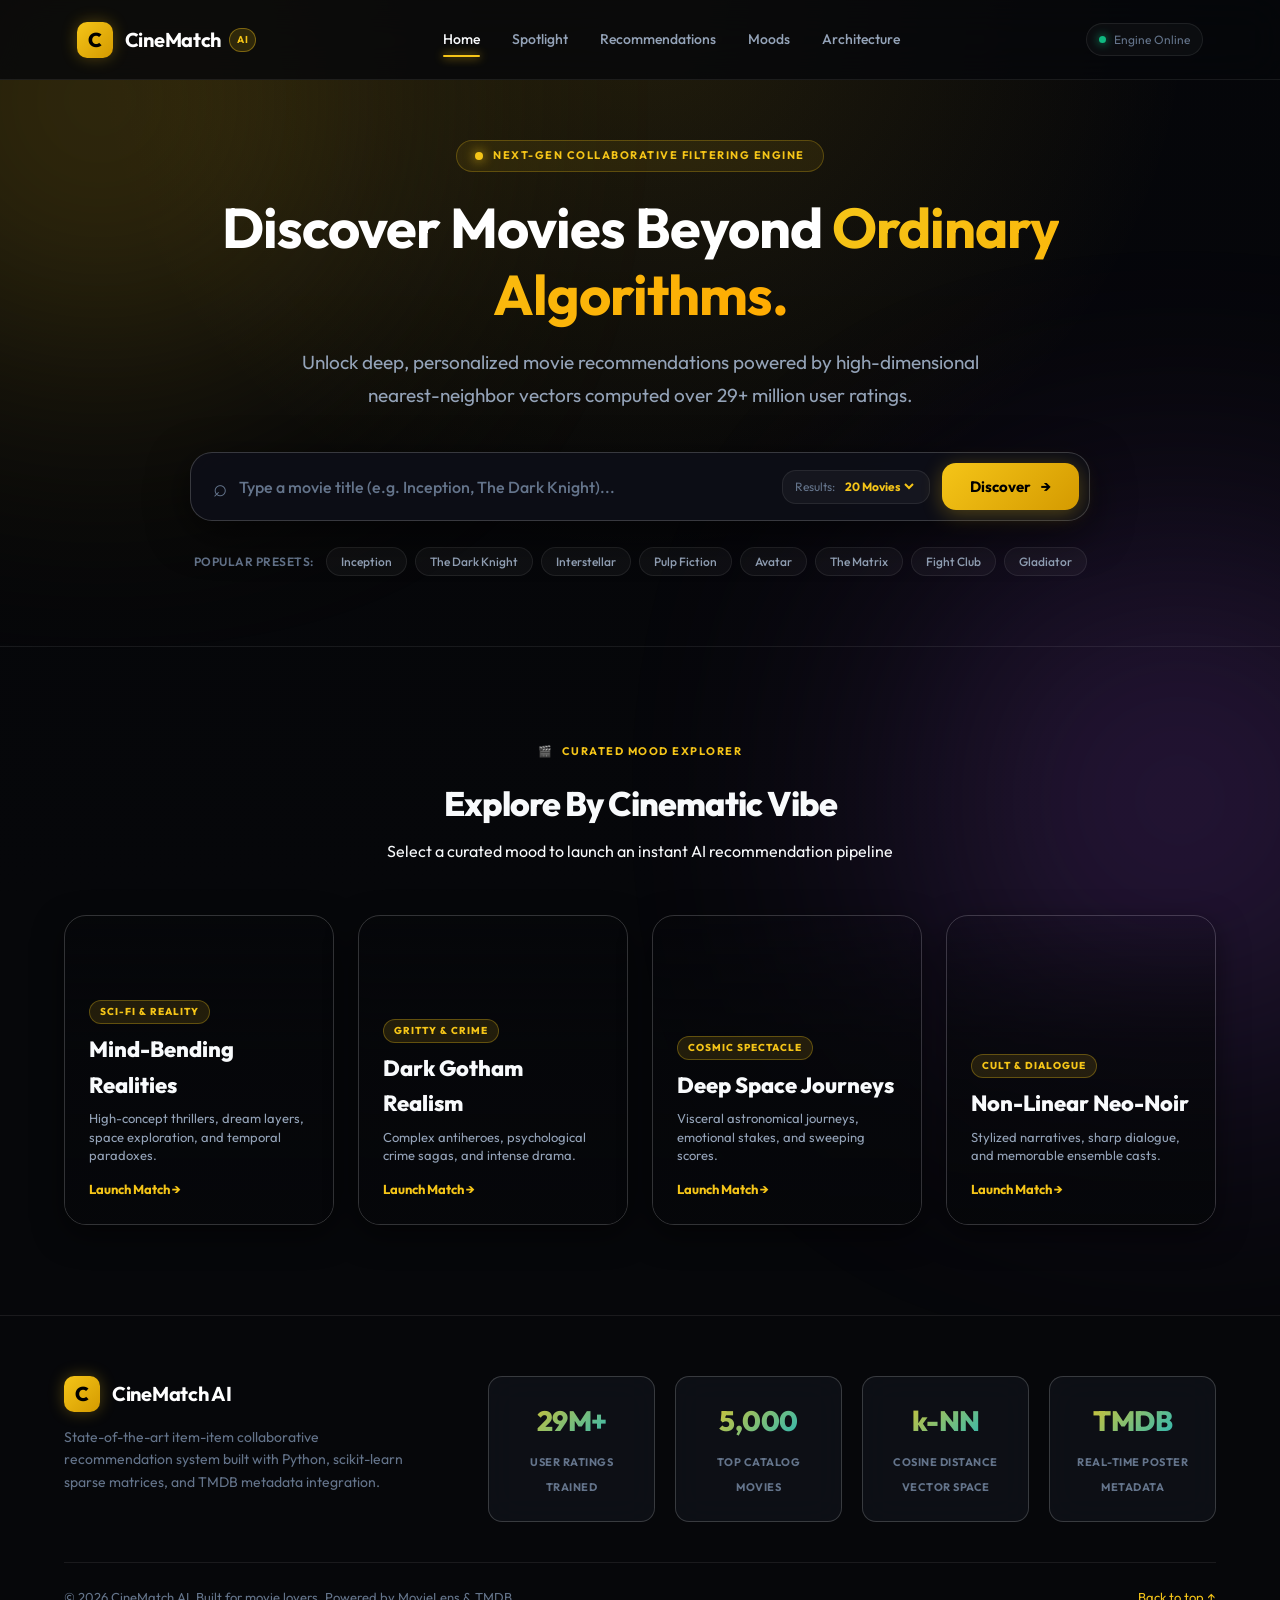
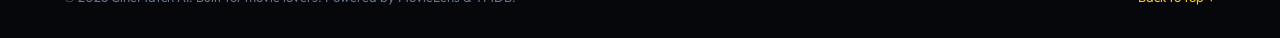
==== commit bbf26087: "Fill vertical gap in card popup modal with flex alignment and key stats grid (v310.0)" ====
--- a/frontend/index.html
+++ b/frontend/index.html
@@ -402,7 +402,7 @@
     <!-- ======================================
          JAVASCRIPT ENGINE
     ======================================= -->
-    <script src="script.js?v=250.0"></script>
+    <script src="script.js?v=310.0"></script>
 
 
 
--- a/frontend/style.css
+++ b/frontend/style.css
@@ -877,13 +877,6 @@
     background: var(--accent-gold);
     color: #000;
 }
-    transition: var(--transition-fast);
-}
-
-.view-btn.active {
-    background: var(--bg-glass-hover);
-    color: var(--accent-gold);
-}
 
 /* --------------------------------------------------------------------------
    08. MOVIE CARDS (GRID VS LIST VIEW)
@@ -1251,75 +1244,146 @@
 .modal-backdrop {
     position: absolute;
     inset: 0;
-    background: rgba(0, 0, 0, 0.85);
-    backdrop-filter: blur(16px);
+    background: rgba(4, 5, 8, 0.88);
+    backdrop-filter: blur(20px);
 }
 
 .modal-content {
     position: relative;
     z-index: 2;
-    width: min(920px, 95vw);
-    max-height: 90vh;
+    width: min(1080px, 94vw);
+    max-height: 92vh;
     overflow-y: auto;
-    background: var(--bg-surface);
-    border: 1px solid var(--border-glass-bright);
-    border-radius: var(--radius-lg);
-    box-shadow: var(--shadow-lg);
+    background: linear-gradient(145deg, #10121d 0%, #0a0b12 100%);
+    border: 1px solid rgba(245, 197, 24, 0.28);
+    border-radius: 24px;
+    box-shadow: 0 35px 100px rgba(0, 0, 0, 0.95), 0 0 60px rgba(245, 197, 24, 0.14);
 }
 
 .modal-close {
     position: absolute;
-    top: 20px;
-    right: 20px;
+    top: 22px;
+    right: 22px;
     z-index: 10;
-    width: 38px;
-    height: 38px;
+    width: 44px;
+    height: 44px;
     border-radius: 50%;
-    background: rgba(0, 0, 0, 0.6);
-    border: 1px solid var(--border-glass);
+    background: rgba(14, 15, 23, 0.8);
+    border: 1px solid rgba(245, 197, 24, 0.3);
     color: #fff;
-    font-size: 22px;
+    font-size: 24px;
     cursor: pointer;
     display: grid;
     place-items: center;
+    transition: all 0.25s ease;
+}
+
+.modal-close:hover {
+    background: var(--accent-gold);
+    color: #000;
+    transform: rotate(90deg) scale(1.05);
+    box-shadow: 0 0 20px rgba(245, 197, 24, 0.5);
 }
 
 .modal-movie-body {
     display: grid;
-    grid-template-columns: 280px 1fr;
+    grid-template-columns: 320px 1fr;
     gap: 36px;
     padding: 40px;
+    align-items: stretch;
 }
 
 .modal-poster {
     width: 100%;
-    border-radius: var(--radius-md);
-    box-shadow: var(--shadow-lg);
+    border-radius: 20px;
+    box-shadow: 0 25px 60px rgba(0, 0, 0, 0.85), 0 0 30px rgba(245, 197, 24, 0.15);
+    border: 1px solid rgba(255, 255, 255, 0.08);
+    object-fit: cover;
+}
+
+.modal-info {
+    display: flex;
+    flex-direction: column;
+    justify-content: space-between;
+    min-height: 100%;
 }
 
 .modal-info h2 {
     font-family: 'Syne', sans-serif;
-    font-size: 34px;
-    margin-bottom: 12px;
+    font-size: 36px;
+    font-weight: 800;
+    letter-spacing: -0.5px;
+    line-height: 1.15;
+    margin-bottom: 14px;
+    color: #ffffff;
+}
+
+.modal-info .movie-meta-bar {
+    display: flex;
+    align-items: center;
+    gap: 10px;
+    flex-wrap: wrap;
+    margin-bottom: 18px;
+}
+
+.modal-stats-grid {
+    display: grid;
+    grid-template-columns: repeat(auto-fit, minmax(130px, 1fr));
+    gap: 12px;
+    margin: 18px 0;
+}
+
+.stat-box {
+    background: var(--bg-surface-light);
+    border: 1px solid var(--border-glass);
+    border-radius: var(--radius-sm);
+    padding: 12px 14px;
+    display: flex;
+    flex-direction: column;
+    gap: 4px;
+}
+
+.stat-label {
+    font-size: 11px;
+    font-weight: 700;
+    color: var(--text-muted);
+    text-transform: uppercase;
+    letter-spacing: 0.5px;
+}
+
+.stat-val {
+    font-size: 14px;
+    font-weight: 700;
+    color: var(--text-primary);
 }
 
 .modal-info p {
-    color: var(--text-secondary);
+    color: #cbd5e1;
     font-size: 15px;
     line-height: 1.8;
-    margin: 20px 0 28px;
+    margin: 16px 0 24px;
 }
 
 .chain-discover-btn {
-    background: linear-gradient(135deg, var(--accent-gold), #d49a00);
+    background: linear-gradient(135deg, #ffd700 0%, #d49a00 100%);
     color: #000;
-    font-weight: 700;
+    font-size: 16px;
+    font-weight: 800;
     border: none;
-    padding: 14px 28px;
-    border-radius: var(--radius-md);
+    padding: 16px 32px;
+    border-radius: 14px;
     cursor: pointer;
-    font-size: 15px;
-    box-shadow: 0 4px 25px var(--accent-gold-glow);
+    box-shadow: 0 6px 30px rgba(245, 197, 24, 0.4);
+    transition: all 0.3s ease;
+    display: inline-flex;
+    align-items: center;
+    gap: 8px;
+}
+
+.chain-discover-btn:hover {
+    transform: translateY(-2px);
+    box-shadow: 0 10px 40px rgba(245, 197, 24, 0.6);
+    background: linear-gradient(135deg, #ffe033 0%, #e6a800 100%);
 }
 
 /* Architecture Modal Specifics */
